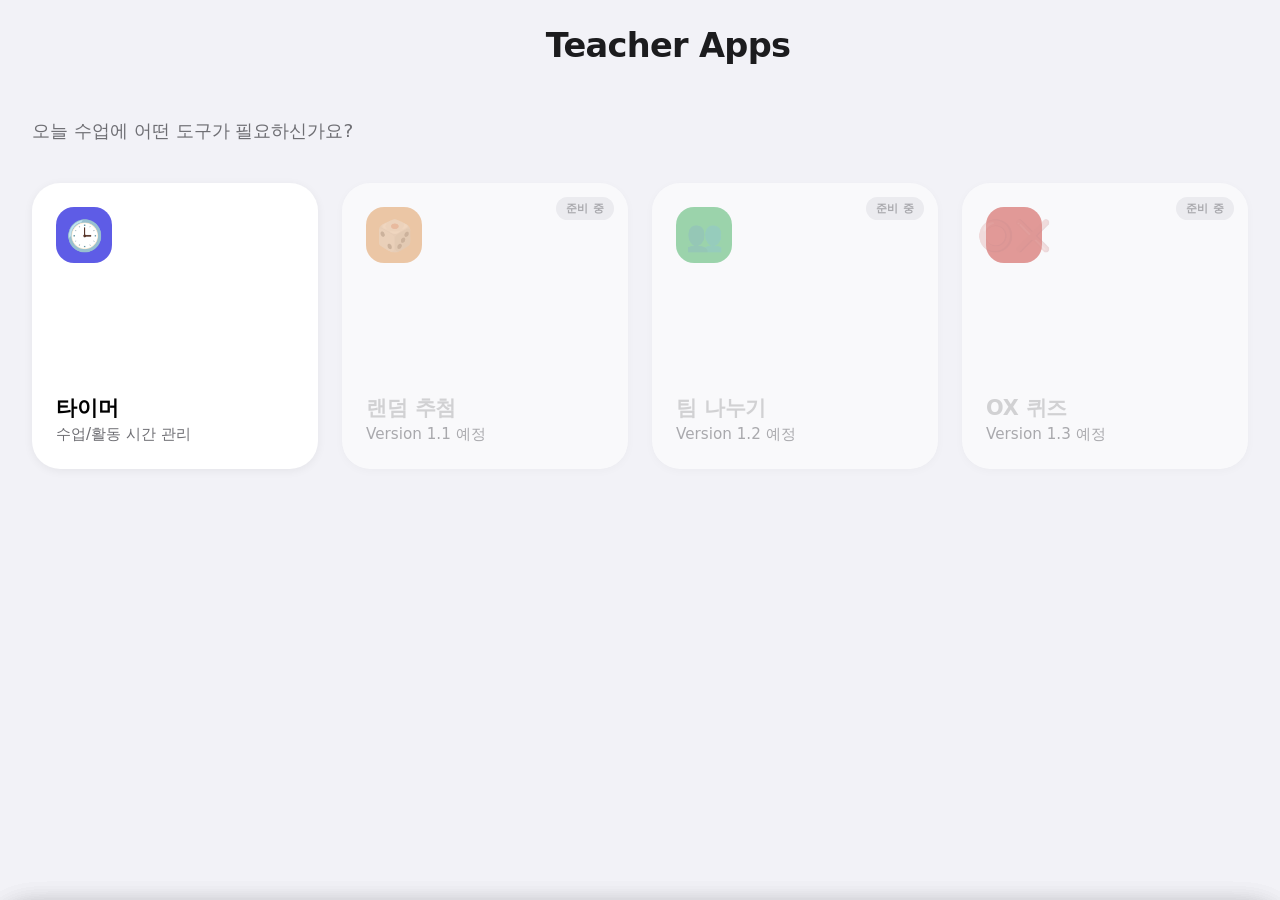
==== index.html @ 3f802ee7 "Add files via upload" ====
<!DOCTYPE html>
<html lang="ko">
<head>
  <meta charset="UTF-8" />
  <meta name="viewport" content="width=device-width, initial-scale=1, viewport-fit=cover, user-scalable=no" />
  <title>Teacher Apps</title>

  <!-- ===== PWA 필수 메타 ===== -->
  <meta name="theme-color" content="#5E5CE6" />
  <link rel="manifest" href="./manifest.json" />

  <!-- iOS 홈 화면 추가 대응 -->
  <meta name="apple-mobile-web-app-capable" content="yes" />
  <meta name="apple-mobile-web-app-status-bar-style" content="black-translucent" />
  <meta name="apple-mobile-web-app-title" content="Teacher Apps" />
  <link rel="apple-touch-icon" href="./icons/icon-192.png" />

  <!-- ===== 스타일시트 (역할별 분리) ===== -->
  <link rel="stylesheet" href="./css/variables.css" />
  <link rel="stylesheet" href="./css/reset.css" />
  <link rel="stylesheet" href="./css/layout.css" />
  <link rel="stylesheet" href="./css/home.css" />
  <link rel="stylesheet" href="./css/timer.css" />
  <link rel="stylesheet" href="./css/settings.css" />
</head>
<body>

  <div id="app">
    <!-- ============ 공통 상단 헤더 ============ -->
    <header class="app-header">
      <button id="header-back" class="app-header__back" style="visibility:hidden">
        <svg viewBox="0 0 24 24" fill="none"><path d="M15 6l-6 6 6 6" stroke="currentColor" stroke-width="2.4" stroke-linecap="round" stroke-linejoin="round"/></svg>
        홈
      </button>
      <h1 id="header-title" class="app-header__title">Teacher Apps</h1>
      <div id="header-action-slot"></div>
    </header>

    <!-- ============ Home 화면 ============ -->
    <section class="view home is-active" data-view="home">
      <div class="home__greeting">
        <p class="home__greeting-sub">오늘 수업에 어떤 도구가 필요하신가요?</p>
      </div>
      <div id="home-grid" class="feature-grid"></div>
    </section>

    <!-- ============ Timer 화면 ============ -->
    <section class="view timer" data-view="timer" id="view-timer">
      <p class="timer-preset-label">설정 : <strong>-</strong></p>

      <div class="timer-ring-wrap">
        <div class="timer-ring">
          <svg viewBox="0 0 260 260">
            <circle class="timer-ring__track" cx="130" cy="130" r="120" />
            <circle class="timer-ring__progress" cx="130" cy="130" r="120" />
          </svg>
          <div class="timer-ring__center">
            <span class="timer-ring__time">00:00</span>
            <span class="timer-ring__state">준비</span>
          </div>
        </div>
      </div>

      <div class="timer-controls">
        <button class="btn--icon is-secondary" data-action="reset" aria-label="리셋">
          <svg viewBox="0 0 24 24" fill="none"><path d="M4 4v5h5" stroke="currentColor" stroke-width="2.2" stroke-linecap="round" stroke-linejoin="round"/><path d="M4.5 12a7.5 7.5 0 1 0 2.2-5.3L4 9" stroke="currentColor" stroke-width="2.2" stroke-linecap="round" stroke-linejoin="round"/></svg>
        </button>
        <button class="btn--icon is-main" data-action="toggle" aria-label="시작/일시정지">
          <span data-icon></span>
        </button>
        <button class="btn--icon is-secondary" data-action="edit-time" aria-label="시간 설정">
          <svg viewBox="0 0 24 24" fill="none"><circle cx="12" cy="12" r="9" stroke="currentColor" stroke-width="2.2"/><path d="M12 7v5l3.5 2" stroke="currentColor" stroke-width="2.2" stroke-linecap="round" stroke-linejoin="round"/></svg>
        </button>
      </div>

      <div class="favorites">
        <div class="favorites__header">
          <span class="favorites__title">즐겨찾기</span>
          <button class="favorites__edit" data-action="edit-favorites">편집</button>
        </div>
        <div class="favorites__list"></div>
      </div>
    </section>

    <!-- 향후 기능 화면은 여기에 <section class="view" data-view="..."> 형태로 추가 -->
  </div>

  <!-- ============ 공통 Sheet Overlay ============ -->
  <div id="sheet-overlay" class="sheet-overlay"></div>

  <!-- ============ 시간 설정 Sheet ============ -->
  <div id="time-sheet" class="sheet">
    <div class="sheet__grabber"></div>
    <div class="sheet__header">
      <span></span>
      <span id="time-sheet-title" class="sheet__title">시간 설정</span>
      <button id="time-sheet-close" class="sheet__done">닫기</button>
    </div>
    <div class="sheet__body">
      <div class="time-picker">
        <div class="time-picker__col">
          <button class="time-picker__stepper" data-step="-5">−5</button>
        </div>
        <div class="time-picker__col">
          <span id="time-picker-value" class="time-picker__value">5분</span>
          <span class="time-picker__caption">1 ~ 120분</span>
        </div>
        <div class="time-picker__col">
          <button class="time-picker__stepper" data-step="5">+5</button>
        </div>
      </div>
      <div class="time-picker" style="padding-top:0">
        <button class="time-picker__stepper" data-step="-1" style="width:44px;height:44px;font-size:1.2rem;">−1</button>
        <button class="time-picker__stepper" data-step="1" style="width:44px;height:44px;font-size:1.2rem;">+1</button>
      </div>
      <button id="time-sheet-confirm" class="btn btn--primary" style="width:100%; margin-top: 8px;">확인</button>
    </div>
  </div>

  <!-- ============ 즐겨찾기 편집 Sheet ============ -->
  <div id="fav-edit-sheet" class="sheet">
    <div class="sheet__grabber"></div>
    <div class="sheet__header">
      <span></span>
      <span class="sheet__title">즐겨찾기 편집</span>
      <button id="fav-edit-close" class="sheet__done">닫기</button>
    </div>
    <div class="sheet__body">
      <div id="fav-edit-list"></div>
    </div>
  </div>

  <!-- ============ 타이머 설정 Sheet ============ -->
  <div id="settings-sheet" class="sheet">
    <div class="sheet__grabber"></div>
    <div class="sheet__header">
      <span></span>
      <span class="sheet__title">타이머 설정</span>
      <button id="settings-sheet-close" class="sheet__done">닫기</button>
    </div>
    <div class="sheet__body">
      <div class="settings-section">
        <div class="settings-section__title">타이머 색상</div>
        <div id="color-swatches" class="swatch-row"></div>
      </div>

      <div class="settings-section">
        <div class="settings-section__title">배경색</div>
        <div id="bg-swatches" class="swatch-row"></div>
      </div>

      <div class="settings-section">
        <div class="settings-section__title">종료 사운드</div>
        <div id="sound-options"></div>
      </div>

      <div class="settings-section">
        <div class="setting-row">
          <span class="setting-row__label">애니메이션 (종료 임박 깜빡임)</span>
          <button id="toggle-animation" class="switch"></button>
        </div>
        <div class="setting-row">
          <span class="setting-row__label">다크 모드</span>
          <button id="toggle-darkmode" class="switch"></button>
        </div>
      </div>
    </div>
  </div>

  <!-- ============ 스크립트 (역할별 분리, 의존성 순서 유지) ============ -->
  <script src="./js/storage.js"></script>
  <script src="./js/icons.js"></script>
  <script src="./js/sounds.js"></script>
  <script src="./js/home.js"></script>
  <script src="./js/timer.js"></script>
  <script src="./js/app.js"></script>
</body>
</html>
---- css/variables.css ----
/* ============================================================
   variables.css
   Teacher Apps 디자인 토큰 (Design Tokens)
   ------------------------------------------------------------
   Apple Human Interface Guidelines의 색상 체계를 참고하되,
   Teacher Apps만의 정체성을 위해 Indigo(주 강조색)와
   Coral(타이머 포인트색)을 조합했습니다.

   ⚠️ 앞으로 기능이 추가되어도 색상/여백/폰트 값은
   이 파일 하나만 고치면 전체 앱에 반영됩니다.
   ============================================================ */

:root {
  /* ---------- 1. 브랜드 컬러 (Light Mode) ---------- */
  --color-accent: #5E5CE6;        /* Teacher Apps 메인 색상 (Indigo) */
  --color-accent-strong: #4A48C4; /* 강조색 눌림/hover */
  --color-timer: #FF9F43;         /* 타이머 진행 링 색상 (Coral) */
  --color-timer-warn: #FF453A;    /* 타이머 종료 임박 경고색 */
  --color-success: #34C759;       /* 완료/성공 */

  /* ---------- 2. 시스템 배경/표면 ---------- */
  --bg-primary: #F2F2F7;          /* 전체 배경 (iOS systemGroupedBackground) */
  --bg-elevated: #FFFFFF;         /* 카드/시트 표면 */
  --bg-secondary: #E5E5EA;        /* 보조 배경, 비활성 카드 */

  /* ---------- 3. 텍스트 컬러 ---------- */
  --text-primary: #1C1C1E;
  --text-secondary: #6E6E73;
  --text-tertiary: #AEAEB2;
  --text-on-accent: #FFFFFF;

  /* ---------- 4. 구분선 / 그림자 ---------- */
  --separator: rgba(60, 60, 67, 0.12);
  --shadow-card: 0 2px 10px rgba(0, 0, 0, 0.06);
  --shadow-elevated: 0 8px 30px rgba(0, 0, 0, 0.12);

  /* ---------- 5. 타이포그래피 ---------- */
  --font-family: -apple-system, BlinkMacSystemFont, "SF Pro Display",
    "SF Pro Text", "Apple SD Gothic Neo", "Pretendard Variable", Pretendard,
    system-ui, sans-serif;

  /* 프로젝터/전자칠판에서도 잘 보이도록 전반적으로 큰 폰트 크기 */
  --font-size-display: clamp(4.5rem, 14vw, 9rem);   /* 타이머 큰 숫자 */
  --font-size-title1: 2.1rem;
  --font-size-title2: 1.6rem;
  --font-size-body: 1.15rem;
  --font-size-caption: 0.95rem;

  /* ---------- 6. 레이아웃 / 간격 ---------- */
  --radius-large: 28px;
  --radius-medium: 20px;
  --radius-small: 14px;
  --spacing-1: 8px;
  --spacing-2: 16px;
  --spacing-3: 24px;
  --spacing-4: 32px;
  --spacing-5: 48px;

  /* ---------- 7. 애니메이션 ---------- */
  --ease-standard: cubic-bezier(0.4, 0.0, 0.2, 1);
  --duration-fast: 180ms;
  --duration-medium: 320ms;
}

/* ---------- Dark Mode ---------- */
:root[data-theme="dark"] {
  --bg-primary: #000000;
  --bg-elevated: #1C1C1E;
  --bg-secondary: #2C2C2E;

  --text-primary: #F2F2F7;
  --text-secondary: #98989D;
  --text-tertiary: #636366;

  --separator: rgba(84, 84, 88, 0.6);
  --shadow-card: 0 2px 10px rgba(0, 0, 0, 0.4);
  --shadow-elevated: 0 8px 30px rgba(0, 0, 0, 0.55);
}

/* 시스템 다크모드를 따르는 경우 (사용자가 별도로 설정하지 않았을 때) */
@media (prefers-color-scheme: dark) {
  :root[data-theme="auto"] {
    --bg-primary: #000000;
    --bg-elevated: #1C1C1E;
    --bg-secondary: #2C2C2E;

    --text-primary: #F2F2F7;
    --text-secondary: #98989D;
    --text-tertiary: #636366;

    --separator: rgba(84, 84, 88, 0.6);
    --shadow-card: 0 2px 10px rgba(0, 0, 0, 0.4);
    --shadow-elevated: 0 8px 30px rgba(0, 0, 0, 0.55);
  }
}
---- css/layout.css ----
/* ============================================================
   layout.css
   앱 셸(App Shell) 레이아웃
   ------------------------------------------------------------
   Teacher Apps는 여러 기능(Home, Timer, ...)이 하나의 앱 안에서
   전환되는 SPA(Single Page App) 구조입니다.
   각 기능 화면은 <section class="view" data-view="...">로 정의되고
   app.js가 하나만 보이도록 전환합니다.
   ============================================================ */

#app {
  height: 100dvh;
  width: 100%;
  display: flex;
  flex-direction: column;
  padding-top: env(safe-area-inset-top);
  padding-bottom: env(safe-area-inset-bottom);
}

/* ---------- 상단 헤더 ---------- */
.app-header {
  display: flex;
  align-items: center;
  justify-content: space-between;
  padding: var(--spacing-3) var(--spacing-4) var(--spacing-2);
  flex-shrink: 0;
}

.app-header__title {
  font-size: var(--font-size-title1);
  font-weight: 700;
  letter-spacing: -0.02em;
}

.app-header__back {
  display: flex;
  align-items: center;
  gap: 4px;
  font-size: var(--font-size-body);
  font-weight: 600;
  color: var(--color-accent);
  padding: var(--spacing-1) var(--spacing-1) var(--spacing-1) 0;
}

.app-header__back svg {
  width: 26px;
  height: 26px;
}

.app-header__icon-btn {
  width: 44px;
  height: 44px;
  border-radius: 50%;
  display: flex;
  align-items: center;
  justify-content: center;
  background: var(--bg-elevated);
  box-shadow: var(--shadow-card);
  color: var(--text-primary);
}

.app-header__icon-btn svg {
  width: 22px;
  height: 22px;
}

/* ---------- 뷰(화면) 전환 ---------- */
.view {
  flex: 1;
  min-height: 0;
  display: none;
  flex-direction: column;
  overflow-y: auto;
  animation: view-in var(--duration-medium) var(--ease-standard);
}

.view.is-active {
  display: flex;
}

@keyframes view-in {
  from { opacity: 0; transform: translateY(8px); }
  to { opacity: 1; transform: translateY(0); }
}

/* ---------- 공통 카드 ---------- */
.card {
  background: var(--bg-elevated);
  border-radius: var(--radius-medium);
  box-shadow: var(--shadow-card);
}

/* ---------- 공통 Primary / Secondary 버튼 ---------- */
.btn {
  font-size: var(--font-size-body);
  font-weight: 600;
  padding: 16px 28px;
  border-radius: var(--radius-small);
  transition: transform var(--duration-fast) var(--ease-standard),
    opacity var(--duration-fast) var(--ease-standard);
  min-height: 56px; /* 원거리 조작을 위한 큰 터치 영역 */
}

.btn:active {
  transform: scale(0.96);
  opacity: 0.85;
}

.btn--primary {
  background: var(--color-accent);
  color: var(--text-on-accent);
}

.btn--secondary {
  background: var(--bg-secondary);
  color: var(--text-primary);
}

.btn--danger {
  background: transparent;
  color: var(--color-timer-warn);
}

.btn--icon {
  width: 64px;
  height: 64px;
  border-radius: 50%;
  display: flex;
  align-items: center;
  justify-content: center;
  min-height: 0;
}

.btn--icon svg {
  width: 28px;
  height: 28px;
}

/* ---------- Bottom Sheet (설정, 즐겨찾기 편집 등 공통 사용) ---------- */
.sheet-overlay {
  position: fixed;
  inset: 0;
  background: rgba(0, 0, 0, 0.35);
  z-index: 50;
  opacity: 0;
  pointer-events: none;
  transition: opacity var(--duration-medium) var(--ease-standard);
}

.sheet-overlay.is-open {
  opacity: 1;
  pointer-events: auto;
}

.sheet {
  position: fixed;
  left: 0;
  right: 0;
  bottom: 0;
  background: var(--bg-elevated);
  border-radius: var(--radius-large) var(--radius-large) 0 0;
  box-shadow: var(--shadow-elevated);
  z-index: 51;
  max-height: 82vh;
  display: flex;
  flex-direction: column;
  transform: translateY(100%);
  transition: transform var(--duration-medium) var(--ease-standard);
  padding-bottom: env(safe-area-inset-bottom);
}

.sheet.is-open {
  transform: translateY(0);
}

.sheet__grabber {
  width: 44px;
  height: 5px;
  border-radius: 3px;
  background: var(--bg-secondary);
  margin: 12px auto 4px;
  flex-shrink: 0;
}

.sheet__header {
  display: flex;
  align-items: center;
  justify-content: space-between;
  padding: var(--spacing-2) var(--spacing-3);
  flex-shrink: 0;
  border-bottom: 1px solid var(--separator);
}

.sheet__title {
  font-size: var(--font-size-title2);
  font-weight: 700;
}

.sheet__done {
  color: var(--color-accent);
  font-weight: 700;
  font-size: var(--font-size-body);
}

.sheet__body {
  padding: var(--spacing-2) var(--spacing-3) var(--spacing-4);
  overflow-y: auto;
}

/* ---------- 설정 목록형 Row (iOS Settings 스타일) ---------- */
.setting-row {
  display: flex;
  align-items: center;
  justify-content: space-between;
  padding: var(--spacing-2) var(--spacing-1);
  border-bottom: 1px solid var(--separator);
  font-size: var(--font-size-body);
}

.setting-row:last-child {
  border-bottom: none;
}

.setting-row__label {
  font-weight: 500;
}

/* ---------- Toggle Switch ---------- */
.switch {
  position: relative;
  width: 51px;
  height: 31px;
  border-radius: 999px;
  background: var(--bg-secondary);
  transition: background var(--duration-fast) var(--ease-standard);
  flex-shrink: 0;
}

.switch::after {
  content: "";
  position: absolute;
  top: 2px;
  left: 2px;
  width: 27px;
  height: 27px;
  border-radius: 50%;
  background: #fff;
  box-shadow: 0 2px 4px rgba(0,0,0,0.2);
  transition: transform var(--duration-fast) var(--ease-standard);
}

.switch.is-on {
  background: var(--color-success);
}

.switch.is-on::after {
  transform: translateX(20px);
}

/* ---------- Color Swatch 선택 ---------- */
.swatch-row {
  display: flex;
  gap: var(--spacing-2);
  flex-wrap: wrap;
  padding: var(--spacing-2) var(--spacing-1);
}

.swatch {
  width: 40px;
  height: 40px;
  border-radius: 50%;
  border: 3px solid transparent;
  transition: transform var(--duration-fast) var(--ease-standard);
}

.swatch.is-selected {
  border-color: var(--text-primary);
  transform: scale(1.08);
}

/* ---------- 반응형 (iPhone 세로 등 좁은 화면) ---------- */
@media (max-width: 430px) {
  .app-header {
    padding: var(--spacing-2) var(--spacing-2) var(--spacing-1);
  }
}
---- css/home.css ----
/* ============================================================
   home.css
   Home 화면: 기능 선택 카드 그리드
   ------------------------------------------------------------
   새 기능이 추가될 때마다 이 그리드에 카드 하나만 추가하면 됩니다.
   (js/home.js의 FEATURES 배열 참고)
   ============================================================ */

.home {
  padding: var(--spacing-2) var(--spacing-4) var(--spacing-5);
  gap: var(--spacing-4);
}

.home__greeting {
  padding: var(--spacing-2) 0 var(--spacing-1);
}

.home__greeting-title {
  font-size: var(--font-size-display-small, 2.4rem);
  font-weight: 800;
  letter-spacing: -0.02em;
}

.home__greeting-sub {
  color: var(--text-secondary);
  font-size: var(--font-size-body);
  margin-top: 4px;
}

.feature-grid {
  display: grid;
  grid-template-columns: repeat(2, 1fr);
  gap: var(--spacing-3);
}

@media (min-width: 700px) {
  .feature-grid {
    grid-template-columns: repeat(3, 1fr);
  }
}

@media (min-width: 1100px) {
  .feature-grid {
    grid-template-columns: repeat(4, 1fr);
  }
}

.feature-card {
  position: relative;
  aspect-ratio: 1 / 1;
  border-radius: var(--radius-large);
  padding: var(--spacing-3);
  display: flex;
  flex-direction: column;
  justify-content: space-between;
  background: var(--bg-elevated);
  box-shadow: var(--shadow-card);
  transition: transform var(--duration-fast) var(--ease-standard),
    box-shadow var(--duration-fast) var(--ease-standard);
  text-align: left;
  overflow: hidden;
}

.feature-card:active {
  transform: scale(0.97);
}

.feature-card__icon {
  width: 56px;
  height: 56px;
  border-radius: 18px;
  display: flex;
  align-items: center;
  justify-content: center;
  font-size: 30px;
  background: var(--feature-color, var(--color-accent));
}

.feature-card__label {
  font-size: 1.3rem;
  font-weight: 700;
  letter-spacing: -0.01em;
}

.feature-card__sub {
  font-size: var(--font-size-caption);
  color: var(--text-secondary);
  margin-top: 2px;
}

/* 아직 준비되지 않은 기능 카드 */
.feature-card.is-disabled {
  opacity: 0.55;
  filter: grayscale(0.3);
}

.feature-card.is-disabled:active {
  transform: none;
}

.feature-card__badge {
  position: absolute;
  top: 14px;
  right: 14px;
  font-size: 0.7rem;
  font-weight: 700;
  padding: 4px 10px;
  border-radius: 999px;
  background: var(--bg-secondary);
  color: var(--text-secondary);
  letter-spacing: 0.02em;
}
---- css/timer.css ----
/* ============================================================
   timer.css
   Timer 화면 스타일
   ------------------------------------------------------------
   - 큰 원형 Progress Ring (Apple Watch Activity Ring 참고)
   - 중앙 큰 숫자 (프로젝터/TV 원거리 시인성)
   - 즐겨찾기 시간 목록
   - 종료 1분 전 전체화면 서서히 깜빡임
   ============================================================ */

.timer {
  padding: 0 var(--spacing-3) var(--spacing-4);
  gap: var(--spacing-3);
  position: relative;
}

/* ---------- 원형 타이머 ---------- */
.timer-ring-wrap {
  flex: 1;
  display: flex;
  align-items: center;
  justify-content: center;
  min-height: 0;
  padding: var(--spacing-2) 0;
}

.timer-ring {
  position: relative;
  width: min(78vw, 62vh, 460px);
  aspect-ratio: 1 / 1;
}

.timer-ring svg {
  width: 100%;
  height: 100%;
  transform: rotate(-90deg);
}

.timer-ring__track {
  fill: none;
  stroke: var(--bg-secondary);
  stroke-width: 22;
}

.timer-ring__progress {
  fill: none;
  stroke: var(--color-timer);
  stroke-width: 22;
  stroke-linecap: round;
  transition: stroke-dashoffset 1s linear, stroke var(--duration-medium) var(--ease-standard);
}

.timer-ring__progress.is-warning {
  stroke: var(--color-timer-warn);
}

.timer-ring__center {
  position: absolute;
  inset: 0;
  display: flex;
  flex-direction: column;
  align-items: center;
  justify-content: center;
  gap: 6px;
  pointer-events: none;
}

.timer-ring__time {
  font-size: var(--font-size-display);
  font-weight: 700;
  letter-spacing: -0.02em;
  font-variant-numeric: tabular-nums;
  line-height: 1;
  color: var(--text-primary);
}

.timer-ring__state {
  font-size: var(--font-size-body);
  font-weight: 600;
  color: var(--text-secondary);
}

.timer-preset-label {
  text-align: center;
  color: var(--text-secondary);
  font-size: var(--font-size-body);
  font-weight: 500;
  flex-shrink: 0;
}

.timer-preset-label strong {
  color: var(--text-primary);
  font-weight: 700;
}

/* ---------- 컨트롤 버튼 ---------- */
.timer-controls {
  display: flex;
  align-items: center;
  justify-content: center;
  gap: var(--spacing-4);
  padding: var(--spacing-2) 0 var(--spacing-3);
  flex-shrink: 0;
}

.timer-controls .btn--icon.is-main {
  width: 84px;
  height: 84px;
  background: var(--color-accent);
  color: #fff;
}

.timer-controls .btn--icon.is-main svg {
  width: 34px;
  height: 34px;
}

.timer-controls .btn--icon.is-secondary {
  background: var(--bg-elevated);
  box-shadow: var(--shadow-card);
  color: var(--text-primary);
}

/* ---------- 즐겨찾기 ---------- */
.favorites {
  flex-shrink: 0;
  padding-top: var(--spacing-2);
}

.favorites__header {
  display: flex;
  align-items: center;
  justify-content: space-between;
  padding: 0 var(--spacing-1) var(--spacing-1);
}

.favorites__title {
  font-size: var(--font-size-caption);
  font-weight: 700;
  color: var(--text-secondary);
  text-transform: uppercase;
  letter-spacing: 0.04em;
}

.favorites__edit {
  font-size: var(--font-size-caption);
  font-weight: 700;
  color: var(--color-accent);
}

.favorites__list {
  display: flex;
  gap: var(--spacing-2);
  overflow-x: auto;
  padding: 4px var(--spacing-1) var(--spacing-1);
  scrollbar-width: none;
}

.favorites__list::-webkit-scrollbar {
  display: none;
}

.favorite-chip {
  flex-shrink: 0;
  min-width: 84px;
  padding: 14px 20px;
  border-radius: var(--radius-small);
  background: var(--bg-elevated);
  box-shadow: var(--shadow-card);
  font-size: 1.05rem;
  font-weight: 700;
  text-align: center;
  transition: transform var(--duration-fast) var(--ease-standard);
}

.favorite-chip:active {
  transform: scale(0.94);
}

.favorite-chip.is-active {
  background: var(--color-accent);
  color: #fff;
}

.favorite-chip--add {
  color: var(--color-accent);
  border: 2px dashed var(--separator);
  background: transparent;
  box-shadow: none;
}

/* ---------- 시간 설정 다이얼 (Sheet 내부) ---------- */
.time-picker {
  display: flex;
  align-items: center;
  justify-content: center;
  gap: var(--spacing-2);
  padding: var(--spacing-3) 0;
}

.time-picker__col {
  display: flex;
  flex-direction: column;
  align-items: center;
  gap: var(--spacing-2);
}

.time-picker__stepper {
  width: 56px;
  height: 56px;
  border-radius: 50%;
  background: var(--bg-secondary);
  display: flex;
  align-items: center;
  justify-content: center;
  font-size: 1.6rem;
  font-weight: 600;
  color: var(--text-primary);
}

.time-picker__value {
  font-size: 2.4rem;
  font-weight: 700;
  min-width: 90px;
  text-align: center;
  font-variant-numeric: tabular-nums;
}

.time-picker__caption {
  font-size: var(--font-size-caption);
  color: var(--text-secondary);
}

/* ---------- 즐겨찾기 편집 리스트 ---------- */
.fav-edit-row {
  display: flex;
  align-items: center;
  justify-content: space-between;
  padding: 14px var(--spacing-1);
  border-bottom: 1px solid var(--separator);
}

.fav-edit-row:last-child {
  border-bottom: none;
}

.fav-edit-row__label {
  font-size: 1.1rem;
  font-weight: 600;
}

.fav-edit-row__remove {
  color: var(--color-timer-warn);
  font-weight: 700;
  font-size: var(--font-size-caption);
  padding: 8px 14px;
}

/* ---------- 종료 임박 전체화면 깜빡임 ---------- */
.view.is-flashing {
  animation: flash-warning 1.6s var(--ease-standard) infinite;
}

@keyframes flash-warning {
  0%, 100% { background-color: var(--bg-primary); }
  50% { background-color: rgba(255, 69, 58, 0.18); }
}

@media (prefers-reduced-motion: reduce) {
  .view.is-flashing {
    animation: none;
  }
}

/* ---------- 완료 오버레이 ---------- */
.timer-done-badge {
  position: absolute;
  inset: 0;
  display: flex;
  align-items: center;
  justify-content: center;
  pointer-events: none;
}
---- css/settings.css ----
/* ============================================================
   settings.css
   설정 시트 전용 스타일 (사운드 선택, 섹션 구분 등)
   공통 폼 요소(.setting-row, .switch, .swatch)는 layout.css 참고
   ============================================================ */

.settings-section {
  margin-bottom: var(--spacing-3);
}

.settings-section__title {
  font-size: var(--font-size-caption);
  font-weight: 700;
  color: var(--text-secondary);
  text-transform: uppercase;
  letter-spacing: 0.04em;
  padding: 0 var(--spacing-1);
  margin-bottom: 6px;
}

.sound-option {
  display: flex;
  align-items: center;
  justify-content: space-between;
  padding: 14px var(--spacing-1);
  border-bottom: 1px solid var(--separator);
  font-size: var(--font-size-body);
  font-weight: 500;
}

.sound-option:last-child {
  border-bottom: none;
}

.sound-option__check {
  width: 24px;
  height: 24px;
  color: var(--color-accent);
  visibility: hidden;
}

.sound-option.is-selected .sound-option__check {
  visibility: visible;
}

.sound-option__preview {
  display: flex;
  align-items: center;
  gap: var(--spacing-2);
}
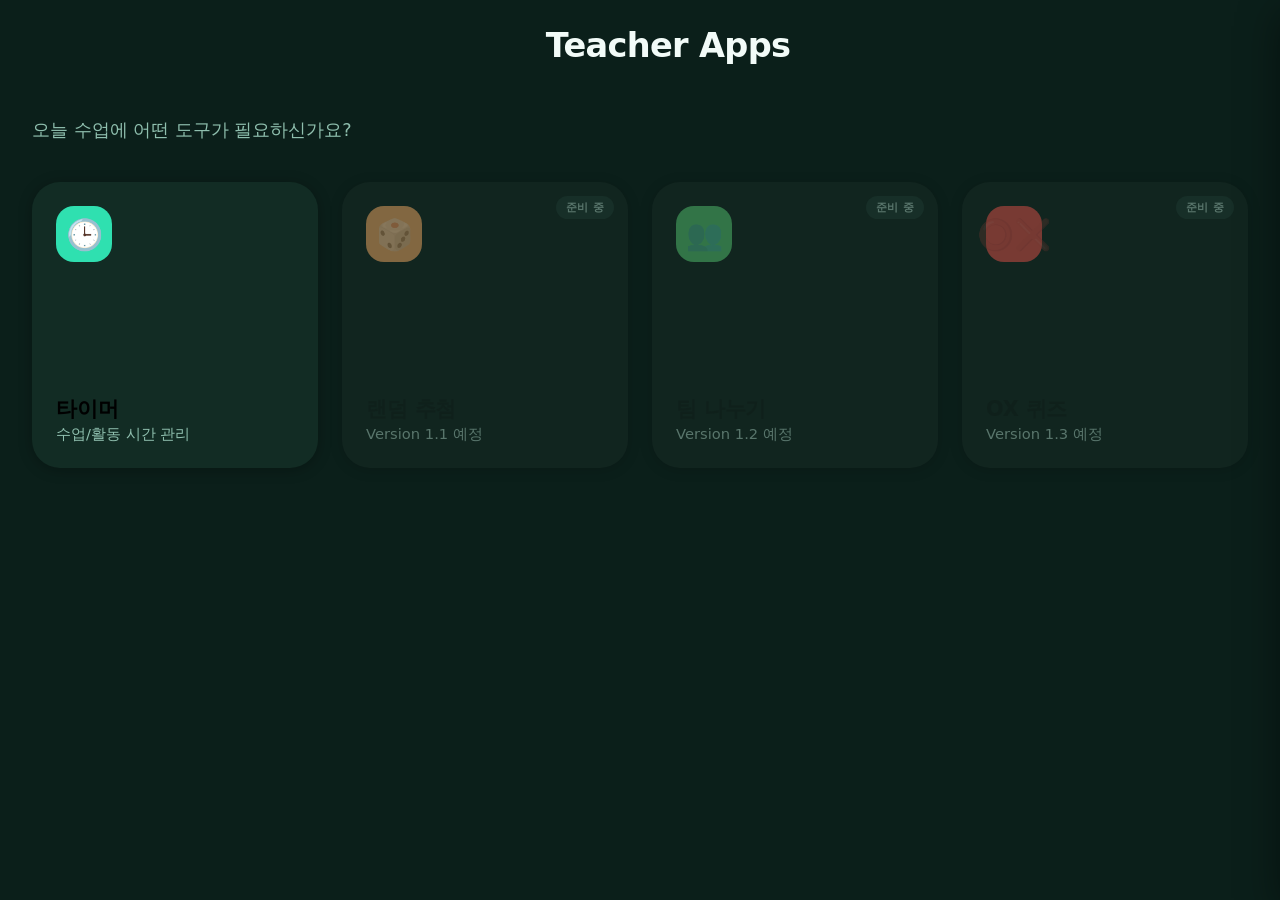
==== commit 994dbbfa: "Add files via upload" ====
--- a/index.html
+++ b/index.html
@@ -6,7 +6,7 @@
   <title>Teacher Apps</title>
 
   <!-- ===== PWA 필수 메타 ===== -->
-  <meta name="theme-color" content="#5E5CE6" />
+  <meta name="theme-color" content="#0B1F1A" />
   <link rel="manifest" href="./manifest.json" />
 
   <!-- iOS 홈 화면 추가 대응 -->
@@ -18,10 +18,18 @@
   <!-- ===== 스타일시트 (역할별 분리) ===== -->
   <link rel="stylesheet" href="./css/variables.css" />
   <link rel="stylesheet" href="./css/reset.css" />
+  <link rel="stylesheet" href="./css/components.css" />
   <link rel="stylesheet" href="./css/layout.css" />
   <link rel="stylesheet" href="./css/home.css" />
   <link rel="stylesheet" href="./css/timer.css" />
-  <link rel="stylesheet" href="./css/settings.css" />
+  <link rel="stylesheet" href="./css/settings-panel.css" />
+
+  <!-- ===== 테마 부트스트랩 (깜빡임 방지) =====
+       storage.js / theme.js는 defer 없이, 가장 먼저 로드합니다.
+       그래야 body가 그려지기 전에 저장된 테마 색상을 적용할 수 있습니다.
+       (자세한 이유는 js/theme.js 상단 주석 참고) -->
+  <script src="./js/storage.js"></script>
+  <script src="./js/theme.js"></script>
 </head>
 <body>
 
@@ -46,129 +54,106 @@
 
     <!-- ============ Timer 화면 ============ -->
     <section class="view timer" data-view="timer" id="view-timer">
-      <p class="timer-preset-label">설정 : <strong>-</strong></p>
+      <p class="timer-preset-label" id="timer-preset-label"></p>
 
-      <div class="timer-ring-wrap">
-        <div class="timer-ring">
-          <svg viewBox="0 0 260 260">
-            <circle class="timer-ring__track" cx="130" cy="130" r="120" />
-            <circle class="timer-ring__progress" cx="130" cy="130" r="120" />
+      <div class="timer-dial-wrap">
+        <div class="timer-dial" id="timer-dial">
+          <svg viewBox="0 0 300 300">
+            <circle class="timer-dial__track" cx="150" cy="150" r="116" />
+            <path class="timer-dial__progress" id="timer-progress-path" d="" />
+            <circle class="timer-dial__knob" id="timer-knob" r="15" cx="150" cy="34" />
+            <g class="timer-dial__ticks" id="timer-ticks"></g>
           </svg>
-          <div class="timer-ring__center">
-            <span class="timer-ring__time">00:00</span>
-            <span class="timer-ring__state">준비</span>
+          <div class="timer-dial__center">
+            <span class="timer-dial__time" id="timer-time">00:00</span>
+            <span class="timer-dial__state" id="timer-state">준비</span>
+            <p class="timer-dial__finished-text">시간이<br />종료되었습니다</p>
           </div>
         </div>
       </div>
 
+      <p class="timer-drag-hint" id="timer-hint"></p>
+
+      <div class="timer-fine-adjust">
+        <button class="timer-fine-adjust__btn" data-adjust="-60">−1분</button>
+        <button class="timer-fine-adjust__btn" data-adjust="-10">−10초</button>
+        <button class="timer-fine-adjust__btn" data-adjust="10">+10초</button>
+        <button class="timer-fine-adjust__btn" data-adjust="60">+1분</button>
+      </div>
+
       <div class="timer-controls">
-        <button class="btn--icon is-secondary" data-action="reset" aria-label="리셋">
-          <svg viewBox="0 0 24 24" fill="none"><path d="M4 4v5h5" stroke="currentColor" stroke-width="2.2" stroke-linecap="round" stroke-linejoin="round"/><path d="M4.5 12a7.5 7.5 0 1 0 2.2-5.3L4 9" stroke="currentColor" stroke-width="2.2" stroke-linecap="round" stroke-linejoin="round"/></svg>
-        </button>
-        <button class="btn--icon is-main" data-action="toggle" aria-label="시작/일시정지">
-          <span data-icon></span>
-        </button>
-        <button class="btn--icon is-secondary" data-action="edit-time" aria-label="시간 설정">
-          <svg viewBox="0 0 24 24" fill="none"><circle cx="12" cy="12" r="9" stroke="currentColor" stroke-width="2.2"/><path d="M12 7v5l3.5 2" stroke="currentColor" stroke-width="2.2" stroke-linecap="round" stroke-linejoin="round"/></svg>
-        </button>
+        <button class="btn btn--secondary" id="timer-reset-btn">리셋</button>
+        <button class="btn btn--primary" id="timer-primary-btn">시작</button>
+        <button class="btn btn--primary" id="timer-confirm-btn" hidden>확인</button>
       </div>
 
       <div class="favorites">
         <div class="favorites__header">
           <span class="favorites__title">즐겨찾기</span>
-          <button class="favorites__edit" data-action="edit-favorites">편집</button>
         </div>
-        <div class="favorites__list"></div>
+        <div class="favorites__list" id="favorites-list"></div>
       </div>
     </section>
 
     <!-- 향후 기능 화면은 여기에 <section class="view" data-view="..."> 형태로 추가 -->
   </div>
 
-  <!-- ============ 공통 Sheet Overlay ============ -->
-  <div id="sheet-overlay" class="sheet-overlay"></div>
+  <!-- ============ 설정 Side Panel (오른쪽에서 슬라이드) ============ -->
+  <div id="settings-overlay" class="side-overlay"></div>
+  <aside id="settings-panel" class="side-panel">
+    <div class="side-panel__header">
+      <span class="side-panel__title">설정</span>
+      <button id="settings-panel-close" class="side-panel__close" aria-label="닫기">
+        <svg viewBox="0 0 24 24" fill="none"><path d="M6 6l12 12M18 6L6 18" stroke="currentColor" stroke-width="2.4" stroke-linecap="round"/></svg>
+      </button>
+    </div>
+    <div class="side-panel__body">
 
-  <!-- ============ 시간 설정 Sheet ============ -->
-  <div id="time-sheet" class="sheet">
-    <div class="sheet__grabber"></div>
-    <div class="sheet__header">
-      <span></span>
-      <span id="time-sheet-title" class="sheet__title">시간 설정</span>
-      <button id="time-sheet-close" class="sheet__done">닫기</button>
+      <section class="settings-section">
+        <h3 class="settings-section__title">앱 테마</h3>
+        <div id="theme-grid" class="theme-grid"></div>
+      </section>
+
+      <section class="settings-section">
+        <h3 class="settings-section__title">효과음</h3>
+        <select id="sound-select" class="field"></select>
+        <div class="volume-row">
+          <span class="volume-row__label">볼륨</span>
+          <input id="volume-range" type="range" min="0" max="100" value="70" />
+        </div>
+        <button id="sound-preview" class="btn btn--secondary btn--block btn--sm" style="margin-top:10px;">🔊 미리듣기</button>
+      </section>
+
+      <section class="settings-section">
+        <h3 class="settings-section__title">즐겨찾기 관리</h3>
+        <div class="fav-add-form">
+          <input id="fav-name-input" type="text" placeholder="이름 (예: 모둠 토론)" class="field" maxlength="12" />
+          <div class="fav-add-form__time">
+            <input id="fav-min-input" type="number" min="0" max="60" value="5" class="field field--number" />
+            <span>분</span>
+            <input id="fav-sec-input" type="number" min="0" max="59" value="0" class="field field--number" />
+            <span>초</span>
+            <button id="fav-add-btn" class="btn btn--primary btn--sm" style="flex-shrink:0;">추가</button>
+          </div>
+        </div>
+        <div id="fav-manage-list" class="fav-manage-list"></div>
+      </section>
+
+      <section class="settings-section">
+        <h3 class="settings-section__title">옵션</h3>
+        <div class="setting-item">
+          <span class="setting-item__label">즐겨찾기 터치 시 바로 시작</span>
+          <label class="toggle-switch">
+            <input type="checkbox" id="toggle-tap-to-start" />
+            <span class="toggle-switch__track"></span>
+          </label>
+        </div>
+      </section>
+
     </div>
-    <div class="sheet__body">
-      <div class="time-picker">
-        <div class="time-picker__col">
-          <button class="time-picker__stepper" data-step="-5">−5</button>
-        </div>
-        <div class="time-picker__col">
-          <span id="time-picker-value" class="time-picker__value">5분</span>
-          <span class="time-picker__caption">1 ~ 120분</span>
-        </div>
-        <div class="time-picker__col">
-          <button class="time-picker__stepper" data-step="5">+5</button>
-        </div>
-      </div>
-      <div class="time-picker" style="padding-top:0">
-        <button class="time-picker__stepper" data-step="-1" style="width:44px;height:44px;font-size:1.2rem;">−1</button>
-        <button class="time-picker__stepper" data-step="1" style="width:44px;height:44px;font-size:1.2rem;">+1</button>
-      </div>
-      <button id="time-sheet-confirm" class="btn btn--primary" style="width:100%; margin-top: 8px;">확인</button>
-    </div>
-  </div>
-
-  <!-- ============ 즐겨찾기 편집 Sheet ============ -->
-  <div id="fav-edit-sheet" class="sheet">
-    <div class="sheet__grabber"></div>
-    <div class="sheet__header">
-      <span></span>
-      <span class="sheet__title">즐겨찾기 편집</span>
-      <button id="fav-edit-close" class="sheet__done">닫기</button>
-    </div>
-    <div class="sheet__body">
-      <div id="fav-edit-list"></div>
-    </div>
-  </div>
-
-  <!-- ============ 타이머 설정 Sheet ============ -->
-  <div id="settings-sheet" class="sheet">
-    <div class="sheet__grabber"></div>
-    <div class="sheet__header">
-      <span></span>
-      <span class="sheet__title">타이머 설정</span>
-      <button id="settings-sheet-close" class="sheet__done">닫기</button>
-    </div>
-    <div class="sheet__body">
-      <div class="settings-section">
-        <div class="settings-section__title">타이머 색상</div>
-        <div id="color-swatches" class="swatch-row"></div>
-      </div>
-
-      <div class="settings-section">
-        <div class="settings-section__title">배경색</div>
-        <div id="bg-swatches" class="swatch-row"></div>
-      </div>
-
-      <div class="settings-section">
-        <div class="settings-section__title">종료 사운드</div>
-        <div id="sound-options"></div>
-      </div>
-
-      <div class="settings-section">
-        <div class="setting-row">
-          <span class="setting-row__label">애니메이션 (종료 임박 깜빡임)</span>
-          <button id="toggle-animation" class="switch"></button>
-        </div>
-        <div class="setting-row">
-          <span class="setting-row__label">다크 모드</span>
-          <button id="toggle-darkmode" class="switch"></button>
-        </div>
-      </div>
-    </div>
-  </div>
+  </aside>
 
   <!-- ============ 스크립트 (역할별 분리, 의존성 순서 유지) ============ -->
-  <script src="./js/storage.js"></script>
   <script src="./js/icons.js"></script>
   <script src="./js/sounds.js"></script>
   <script src="./js/home.js"></script>
--- a/css/variables.css
+++ b/css/variables.css
@@ -2,94 +2,85 @@
    variables.css
    Teacher Apps 디자인 토큰 (Design Tokens)
    ------------------------------------------------------------
-   Apple Human Interface Guidelines의 색상 체계를 참고하되,
-   Teacher Apps만의 정체성을 위해 Indigo(주 강조색)와
-   Coral(타이머 포인트색)을 조합했습니다.
+   두 종류의 변수로 나뉩니다.
 
-   ⚠️ 앞으로 기능이 추가되어도 색상/여백/폰트 값은
-   이 파일 하나만 고치면 전체 앱에 반영됩니다.
+   1) "테마 색상" 변수 (--color-*, --bg-*, --text-*, --timer-*)
+      -> js/theme.js 가 앱 시작 시 LocalStorage에 저장된 테마에 맞춰
+         documentElement.style 에 직접 값을 주입합니다.
+         아래 :root 값은 JS가 아직 실행되기 전 "첫 페인트"에 쓰이는
+         기본값(Forest 테마)이며, 사실상 항상 JS가 곧바로 덮어씁니다.
+
+   2) "구조 토큰" (--radius-*, --spacing-*, --font-*, --duration-*)
+      -> 테마와 무관하게 항상 고정되는 값. 앱 전체의 여백/타이포/
+         라운드/애니메이션 리듬을 통일합니다.
+
+   ⭐ 새 테마를 추가하려면 js/theme.js의 THEMES 배열에 팔레트를
+      하나 추가하기만 하면 됩니다. 이 파일은 손댈 필요 없습니다.
    ============================================================ */
 
 :root {
-  /* ---------- 1. 브랜드 컬러 (Light Mode) ---------- */
-  --color-accent: #5E5CE6;        /* Teacher Apps 메인 색상 (Indigo) */
-  --color-accent-strong: #4A48C4; /* 강조색 눌림/hover */
-  --color-timer: #FF9F43;         /* 타이머 진행 링 색상 (Coral) */
-  --color-timer-warn: #FF453A;    /* 타이머 종료 임박 경고색 */
-  --color-success: #34C759;       /* 완료/성공 */
+  /* ---------- 테마 색상 (기본값 = Forest, JS가 즉시 덮어씀) ---------- */
+  --color-accent: #2FE0B0;
+  --color-accent-strong: #22B591;
+  --color-timer: #2FE0B0;         /* 원형 타이머 진행색 (테마 accent와 기본 연동) */
+  --color-timer-warn: #FF453A;    /* 종료 임박 경고색 (모든 테마 공통) */
+  --color-success: #34C759;
 
-  /* ---------- 2. 시스템 배경/표면 ---------- */
-  --bg-primary: #F2F2F7;          /* 전체 배경 (iOS systemGroupedBackground) */
-  --bg-elevated: #FFFFFF;         /* 카드/시트 표면 */
-  --bg-secondary: #E5E5EA;        /* 보조 배경, 비활성 카드 */
+  --bg-primary: #0B1F1A;
+  --bg-elevated: #122C24;
+  --bg-secondary: #1B3F34;
 
-  /* ---------- 3. 텍스트 컬러 ---------- */
-  --text-primary: #1C1C1E;
-  --text-secondary: #6E6E73;
-  --text-tertiary: #AEAEB2;
-  --text-on-accent: #FFFFFF;
+  --text-primary: #F2FBF8;
+  --text-secondary: #8FBFAE;
+  --text-tertiary: #5C8677;
+  --text-on-accent: #06231C;      /* 밝은 accent 위에 올라가는 텍스트 (테마별로 밝기가 달라 JS가 함께 조정) */
 
-  /* ---------- 4. 구분선 / 그림자 ---------- */
-  --separator: rgba(60, 60, 67, 0.12);
-  --shadow-card: 0 2px 10px rgba(0, 0, 0, 0.06);
-  --shadow-elevated: 0 8px 30px rgba(0, 0, 0, 0.12);
+  --separator: rgba(255, 255, 255, 0.08);
+  --shadow-card: 0 2px 14px rgba(0, 0, 0, 0.28);
+  --shadow-elevated: 0 12px 40px rgba(0, 0, 0, 0.45);
 
-  /* ---------- 5. 타이포그래피 ---------- */
+  --timer-surface: #0F241E;       /* 다이얼 뒤 카드 표면 */
+  --timer-track: #163A30;         /* 다이얼 트랙(미진행 구간) */
+  --timer-tick: #6FA891;          /* 다이얼 눈금 숫자 색 */
+
+  /* ---------- 타이포그래피 ---------- */
   --font-family: -apple-system, BlinkMacSystemFont, "SF Pro Display",
     "SF Pro Text", "Apple SD Gothic Neo", "Pretendard Variable", Pretendard,
     system-ui, sans-serif;
+  --font-mono: "SF Mono", ui-monospace, "Menlo", monospace;
 
-  /* 프로젝터/전자칠판에서도 잘 보이도록 전반적으로 큰 폰트 크기 */
-  --font-size-display: clamp(4.5rem, 14vw, 9rem);   /* 타이머 큰 숫자 */
+  /* 프로젝터/전자칠판 원거리 시인성을 위해 전반적으로 큰 폰트 */
+  --font-size-display: clamp(4.2rem, 13vw, 8.5rem);
   --font-size-title1: 2.1rem;
-  --font-size-title2: 1.6rem;
-  --font-size-body: 1.15rem;
-  --font-size-caption: 0.95rem;
+  --font-size-title2: 1.5rem;
+  --font-size-body: 1.1rem;
+  --font-size-caption: 0.92rem;
 
-  /* ---------- 6. 레이아웃 / 간격 ---------- */
+  /* ---------- 레이아웃 / 간격 ---------- */
   --radius-large: 28px;
   --radius-medium: 20px;
   --radius-small: 14px;
+  --radius-pill: 999px;
   --spacing-1: 8px;
   --spacing-2: 16px;
   --spacing-3: 24px;
   --spacing-4: 32px;
   --spacing-5: 48px;
 
-  /* ---------- 7. 애니메이션 ---------- */
+  /* ---------- 애니메이션 ----------
+     Apple 스타일: 부드럽고, 과하지 않고, ease 계열 중심 */
   --ease-standard: cubic-bezier(0.4, 0.0, 0.2, 1);
-  --duration-fast: 180ms;
-  --duration-medium: 320ms;
+  --ease-spring: cubic-bezier(0.32, 0.72, 0, 1);
+  --duration-fast: 160ms;
+  --duration-medium: 300ms;
+  --duration-slow: 500ms;
 }
 
-/* ---------- Dark Mode ---------- */
-:root[data-theme="dark"] {
-  --bg-primary: #000000;
-  --bg-elevated: #1C1C1E;
-  --bg-secondary: #2C2C2E;
-
-  --text-primary: #F2F2F7;
-  --text-secondary: #98989D;
-  --text-tertiary: #636366;
-
-  --separator: rgba(84, 84, 88, 0.6);
-  --shadow-card: 0 2px 10px rgba(0, 0, 0, 0.4);
-  --shadow-elevated: 0 8px 30px rgba(0, 0, 0, 0.55);
-}
-
-/* 시스템 다크모드를 따르는 경우 (사용자가 별도로 설정하지 않았을 때) */
-@media (prefers-color-scheme: dark) {
-  :root[data-theme="auto"] {
-    --bg-primary: #000000;
-    --bg-elevated: #1C1C1E;
-    --bg-secondary: #2C2C2E;
-
-    --text-primary: #F2F2F7;
-    --text-secondary: #98989D;
-    --text-tertiary: #636366;
-
-    --separator: rgba(84, 84, 88, 0.6);
-    --shadow-card: 0 2px 10px rgba(0, 0, 0, 0.4);
-    --shadow-elevated: 0 8px 30px rgba(0, 0, 0, 0.55);
+/* 모션 최소화 설정을 존중 */
+@media (prefers-reduced-motion: reduce) {
+  *, *::before, *::after {
+    animation-duration: 0.01ms !important;
+    animation-iteration-count: 1 !important;
+    transition-duration: 0.01ms !important;
   }
 }
--- a/css/components.css
+++ b/css/components.css
@@ -0,0 +1,437 @@
+/* ============================================================
+   components.css
+   Teacher Apps 공통 디자인 시스템 (Design System)
+   ------------------------------------------------------------
+   앞으로 Lucky Draw / Team Generator / OX Quiz 등 새 기능이
+   추가되어도 이 파일의 클래스만 재사용하면 Timer와 똑같은
+   "느낌"을 자동으로 갖게 됩니다. 기능별 CSS 파일에서는 여기 없는
+   레이아웃만 추가하고, 색/여백/버튼 같은 기본 요소는 항상 이
+   파일의 클래스를 사용해주세요.
+
+   포함된 컴포넌트
+     - Button (.btn)
+     - Card (.card)
+     - Chip (.chip)
+     - Toggle Switch (.toggle-switch)
+     - Input / Number Field (.field)
+     - Setting Item (.setting-item)
+     - Bottom Sheet (.sheet)
+     - Side Panel (.side-panel)
+     - Empty State (.empty-state)
+
+   Dialog / Modal / Toast는 아직 어떤 기능도 사용하지 않으므로
+   지금 미리 만들지 않았습니다. Lucky Draw 등에서 실제로 필요한
+   시점에 이 파일에 추가하는 것을 권장합니다 (안 쓰는 컴포넌트를
+   미리 만들면 오히려 유지보수 부담이 커집니다).
+   ============================================================ */
+
+/* ---------------------------------------------------------
+   Button
+   --------------------------------------------------------- */
+.btn {
+  font-family: inherit;
+  font-size: var(--font-size-body);
+  font-weight: 600;
+  border: none;
+  cursor: pointer;
+  display: inline-flex;
+  align-items: center;
+  justify-content: center;
+  gap: 8px;
+  padding: 16px 28px;
+  border-radius: var(--radius-pill);
+  min-height: 56px; /* 원거리 조작을 위한 큰 터치 영역 */
+  transition: transform var(--duration-fast) var(--ease-standard),
+    opacity var(--duration-fast) var(--ease-standard),
+    background var(--duration-medium) var(--ease-standard),
+    color var(--duration-medium) var(--ease-standard);
+  -webkit-tap-highlight-color: transparent;
+}
+
+.btn:active {
+  transform: scale(0.96);
+  opacity: 0.9;
+}
+
+.btn--primary {
+  background: var(--color-accent);
+  color: var(--text-on-accent);
+}
+
+.btn--secondary {
+  background: var(--bg-secondary);
+  color: var(--text-primary);
+}
+
+.btn--ghost {
+  background: transparent;
+  color: var(--text-secondary);
+}
+
+.btn--danger {
+  background: transparent;
+  color: var(--color-timer-warn);
+}
+
+.btn--block {
+  width: 100%;
+}
+
+.btn--sm {
+  padding: 10px 18px;
+  min-height: 40px;
+  font-size: var(--font-size-caption);
+}
+
+.btn--icon {
+  width: 60px;
+  height: 60px;
+  min-height: 0;
+  border-radius: 50%;
+  padding: 0;
+}
+
+.btn--icon svg {
+  width: 26px;
+  height: 26px;
+}
+
+.btn:disabled {
+  opacity: 0.35;
+  pointer-events: none;
+}
+
+/* ---------------------------------------------------------
+   Card
+   --------------------------------------------------------- */
+.card {
+  background: var(--bg-elevated);
+  border-radius: var(--radius-medium);
+  box-shadow: var(--shadow-card);
+}
+
+/* ---------------------------------------------------------
+   Chip (즐겨찾기 등에서 재사용)
+   --------------------------------------------------------- */
+.chip {
+  display: inline-flex;
+  flex-direction: column;
+  align-items: flex-start;
+  gap: 2px;
+  padding: 12px 20px;
+  border-radius: var(--radius-pill);
+  background: var(--bg-elevated);
+  box-shadow: var(--shadow-card);
+  border: 1px solid transparent;
+  transition: transform var(--duration-fast) var(--ease-standard),
+    background var(--duration-fast) var(--ease-standard);
+  -webkit-tap-highlight-color: transparent;
+}
+
+.chip:active {
+  transform: scale(0.95);
+}
+
+.chip--accent {
+  background: var(--color-accent);
+}
+
+/* ---------------------------------------------------------
+   Toggle Switch
+   --------------------------------------------------------- */
+.toggle-switch {
+  position: relative;
+  display: inline-block;
+  width: 51px;
+  height: 31px;
+  flex-shrink: 0;
+}
+
+.toggle-switch input {
+  position: absolute;
+  opacity: 0;
+  width: 100%;
+  height: 100%;
+  margin: 0;
+  cursor: pointer;
+}
+
+.toggle-switch__track {
+  position: absolute;
+  inset: 0;
+  border-radius: 999px;
+  background: var(--bg-secondary);
+  transition: background var(--duration-fast) var(--ease-standard);
+  pointer-events: none;
+}
+
+.toggle-switch__track::after {
+  content: "";
+  position: absolute;
+  top: 2px;
+  left: 2px;
+  width: 27px;
+  height: 27px;
+  border-radius: 50%;
+  background: #fff;
+  box-shadow: 0 2px 4px rgba(0, 0, 0, 0.3);
+  transition: transform var(--duration-fast) var(--ease-standard);
+}
+
+.toggle-switch input:checked + .toggle-switch__track {
+  background: var(--color-accent);
+}
+
+.toggle-switch input:checked + .toggle-switch__track::after {
+  transform: translateX(20px);
+}
+
+/* ---------------------------------------------------------
+   Input / Number Field
+   --------------------------------------------------------- */
+.field {
+  font-family: inherit;
+  font-size: var(--font-size-body);
+  color: var(--text-primary);
+  background: var(--bg-secondary);
+  border: 1px solid transparent;
+  border-radius: var(--radius-small);
+  padding: 14px 16px;
+  min-height: 52px;
+  transition: border-color var(--duration-fast) var(--ease-standard);
+}
+
+.field::placeholder {
+  color: var(--text-tertiary);
+}
+
+.field:focus {
+  outline: none;
+  border-color: var(--color-accent);
+}
+
+.field--number {
+  text-align: center;
+  font-variant-numeric: tabular-nums;
+}
+
+select.field {
+  appearance: none;
+  -webkit-appearance: none;
+  background-image: url("data:image/svg+xml,%3Csvg xmlns='http://www.w3.org/2000/svg' viewBox='0 0 24 24' fill='none' stroke='%238E8E93' stroke-width='2.4'%3E%3Cpath d='M6 9l6 6 6-6'/%3E%3C/svg%3E");
+  background-repeat: no-repeat;
+  background-position: right 14px center;
+  background-size: 18px;
+  padding-right: 40px;
+}
+
+/* ---------------------------------------------------------
+   Setting Item (설정 화면 Row)
+   --------------------------------------------------------- */
+.setting-item {
+  display: flex;
+  align-items: center;
+  justify-content: space-between;
+  gap: var(--spacing-2);
+  padding: var(--spacing-2) 2px;
+  border-bottom: 1px solid var(--separator);
+}
+
+.setting-item:last-child {
+  border-bottom: none;
+}
+
+.setting-item__label {
+  font-size: var(--font-size-body);
+  font-weight: 500;
+  color: var(--text-primary);
+}
+
+.setting-item__hint {
+  font-size: var(--font-size-caption);
+  color: var(--text-tertiary);
+  margin-top: 2px;
+}
+
+.settings-section {
+  margin-bottom: var(--spacing-4);
+}
+
+.settings-section__title {
+  font-size: var(--font-size-caption);
+  font-weight: 700;
+  color: var(--text-tertiary);
+  text-transform: uppercase;
+  letter-spacing: 0.05em;
+  padding: 0 2px;
+  margin-bottom: var(--spacing-1);
+}
+
+/* ---------------------------------------------------------
+   Bottom Sheet
+   --------------------------------------------------------- */
+.sheet-overlay {
+  position: fixed;
+  inset: 0;
+  background: rgba(0, 0, 0, 0.45);
+  z-index: 50;
+  opacity: 0;
+  pointer-events: none;
+  transition: opacity var(--duration-medium) var(--ease-standard);
+}
+
+.sheet-overlay.is-open {
+  opacity: 1;
+  pointer-events: auto;
+}
+
+.sheet {
+  position: fixed;
+  left: 0;
+  right: 0;
+  bottom: 0;
+  background: var(--bg-elevated);
+  border-radius: var(--radius-large) var(--radius-large) 0 0;
+  box-shadow: var(--shadow-elevated);
+  z-index: 51;
+  max-height: 82vh;
+  display: flex;
+  flex-direction: column;
+  transform: translateY(100%);
+  transition: transform var(--duration-medium) var(--ease-spring);
+  padding-bottom: env(safe-area-inset-bottom);
+}
+
+.sheet.is-open {
+  transform: translateY(0);
+}
+
+.sheet__grabber {
+  width: 44px;
+  height: 5px;
+  border-radius: 3px;
+  background: var(--bg-secondary);
+  margin: 12px auto 4px;
+  flex-shrink: 0;
+}
+
+.sheet__header {
+  display: flex;
+  align-items: center;
+  justify-content: space-between;
+  padding: var(--spacing-2) var(--spacing-3);
+  flex-shrink: 0;
+  border-bottom: 1px solid var(--separator);
+}
+
+.sheet__title {
+  font-size: var(--font-size-title2);
+  font-weight: 700;
+  color: var(--text-primary);
+}
+
+.sheet__done {
+  color: var(--color-accent);
+  font-weight: 700;
+  font-size: var(--font-size-body);
+}
+
+.sheet__body {
+  padding: var(--spacing-2) var(--spacing-3) var(--spacing-4);
+  overflow-y: auto;
+}
+
+/* ---------------------------------------------------------
+   Side Panel (설정 등 - 오른쪽에서 슬라이드)
+   --------------------------------------------------------- */
+.side-overlay {
+  position: fixed;
+  inset: 0;
+  background: rgba(0, 0, 0, 0.45);
+  z-index: 60;
+  opacity: 0;
+  pointer-events: none;
+  transition: opacity var(--duration-medium) var(--ease-standard);
+}
+
+.side-overlay.is-open {
+  opacity: 1;
+  pointer-events: auto;
+}
+
+.side-panel {
+  position: fixed;
+  top: 0;
+  right: 0;
+  bottom: 0;
+  width: min(420px, 92vw);
+  background: var(--bg-elevated);
+  box-shadow: var(--shadow-elevated);
+  z-index: 61;
+  display: flex;
+  flex-direction: column;
+  transform: translateX(100%);
+  transition: transform var(--duration-medium) var(--ease-spring);
+  padding-top: env(safe-area-inset-top);
+  padding-bottom: env(safe-area-inset-bottom);
+}
+
+.side-panel.is-open {
+  transform: translateX(0);
+}
+
+.side-panel__header {
+  display: flex;
+  align-items: center;
+  justify-content: space-between;
+  padding: var(--spacing-3) var(--spacing-3) var(--spacing-2);
+  flex-shrink: 0;
+  border-bottom: 1px solid var(--separator);
+}
+
+.side-panel__title {
+  font-size: var(--font-size-title2);
+  font-weight: 700;
+  color: var(--text-primary);
+}
+
+.side-panel__close {
+  width: 36px;
+  height: 36px;
+  border-radius: 50%;
+  display: flex;
+  align-items: center;
+  justify-content: center;
+  background: var(--bg-secondary);
+  color: var(--text-secondary);
+}
+
+.side-panel__close svg {
+  width: 18px;
+  height: 18px;
+}
+
+.side-panel__body {
+  padding: var(--spacing-3);
+  overflow-y: auto;
+  flex: 1;
+}
+
+/* ---------------------------------------------------------
+   Empty State
+   --------------------------------------------------------- */
+.empty-state {
+  color: var(--text-tertiary);
+  font-size: var(--font-size-caption);
+  padding: var(--spacing-2) 2px;
+  text-align: center;
+}
+
+/* ---------------------------------------------------------
+   반응형: 모바일에서는 Side Panel이 전체 폭
+   --------------------------------------------------------- */
+@media (max-width: 480px) {
+  .side-panel {
+    width: 100vw;
+  }
+}
--- a/css/layout.css
+++ b/css/layout.css
@@ -1,11 +1,11 @@
 /* ============================================================
    layout.css
-   앱 셸(App Shell) 레이아웃
+   앱 셸(App Shell) 레이아웃 전용
    ------------------------------------------------------------
-   Teacher Apps는 여러 기능(Home, Timer, ...)이 하나의 앱 안에서
-   전환되는 SPA(Single Page App) 구조입니다.
-   각 기능 화면은 <section class="view" data-view="...">로 정의되고
-   app.js가 하나만 보이도록 전환합니다.
+   버튼/카드/시트 같은 재사용 컴포넌트는 components.css로 옮겼습니다.
+   이 파일에는 "화면 골격"에 해당하는 것만 남아있습니다.
+     - 헤더
+     - 화면(view) 전환
    ============================================================ */
 
 #app {
@@ -15,6 +15,8 @@
   flex-direction: column;
   padding-top: env(safe-area-inset-top);
   padding-bottom: env(safe-area-inset-bottom);
+  background: var(--bg-primary);
+  transition: background var(--duration-medium) var(--ease-standard);
 }
 
 /* ---------- 상단 헤더 ---------- */
@@ -30,6 +32,10 @@
   font-size: var(--font-size-title1);
   font-weight: 700;
   letter-spacing: -0.02em;
+  color: var(--text-primary);
+  display: flex;
+  align-items: center;
+  gap: 8px;
 }
 
 .app-header__back {
@@ -57,6 +63,12 @@
   background: var(--bg-elevated);
   box-shadow: var(--shadow-card);
   color: var(--text-primary);
+  transition: background var(--duration-medium) var(--ease-standard),
+    transform var(--duration-fast) var(--ease-standard);
+}
+
+.app-header__icon-btn:active {
+  transform: scale(0.92);
 }
 
 .app-header__icon-btn svg {
@@ -79,206 +91,11 @@
 }
 
 @keyframes view-in {
-  from { opacity: 0; transform: translateY(8px); }
+  from { opacity: 0; transform: translateY(6px); }
   to { opacity: 1; transform: translateY(0); }
 }
 
-/* ---------- 공통 카드 ---------- */
-.card {
-  background: var(--bg-elevated);
-  border-radius: var(--radius-medium);
-  box-shadow: var(--shadow-card);
-}
-
-/* ---------- 공통 Primary / Secondary 버튼 ---------- */
-.btn {
-  font-size: var(--font-size-body);
-  font-weight: 600;
-  padding: 16px 28px;
-  border-radius: var(--radius-small);
-  transition: transform var(--duration-fast) var(--ease-standard),
-    opacity var(--duration-fast) var(--ease-standard);
-  min-height: 56px; /* 원거리 조작을 위한 큰 터치 영역 */
-}
-
-.btn:active {
-  transform: scale(0.96);
-  opacity: 0.85;
-}
-
-.btn--primary {
-  background: var(--color-accent);
-  color: var(--text-on-accent);
-}
-
-.btn--secondary {
-  background: var(--bg-secondary);
-  color: var(--text-primary);
-}
-
-.btn--danger {
-  background: transparent;
-  color: var(--color-timer-warn);
-}
-
-.btn--icon {
-  width: 64px;
-  height: 64px;
-  border-radius: 50%;
-  display: flex;
-  align-items: center;
-  justify-content: center;
-  min-height: 0;
-}
-
-.btn--icon svg {
-  width: 28px;
-  height: 28px;
-}
-
-/* ---------- Bottom Sheet (설정, 즐겨찾기 편집 등 공통 사용) ---------- */
-.sheet-overlay {
-  position: fixed;
-  inset: 0;
-  background: rgba(0, 0, 0, 0.35);
-  z-index: 50;
-  opacity: 0;
-  pointer-events: none;
-  transition: opacity var(--duration-medium) var(--ease-standard);
-}
-
-.sheet-overlay.is-open {
-  opacity: 1;
-  pointer-events: auto;
-}
-
-.sheet {
-  position: fixed;
-  left: 0;
-  right: 0;
-  bottom: 0;
-  background: var(--bg-elevated);
-  border-radius: var(--radius-large) var(--radius-large) 0 0;
-  box-shadow: var(--shadow-elevated);
-  z-index: 51;
-  max-height: 82vh;
-  display: flex;
-  flex-direction: column;
-  transform: translateY(100%);
-  transition: transform var(--duration-medium) var(--ease-standard);
-  padding-bottom: env(safe-area-inset-bottom);
-}
-
-.sheet.is-open {
-  transform: translateY(0);
-}
-
-.sheet__grabber {
-  width: 44px;
-  height: 5px;
-  border-radius: 3px;
-  background: var(--bg-secondary);
-  margin: 12px auto 4px;
-  flex-shrink: 0;
-}
-
-.sheet__header {
-  display: flex;
-  align-items: center;
-  justify-content: space-between;
-  padding: var(--spacing-2) var(--spacing-3);
-  flex-shrink: 0;
-  border-bottom: 1px solid var(--separator);
-}
-
-.sheet__title {
-  font-size: var(--font-size-title2);
-  font-weight: 700;
-}
-
-.sheet__done {
-  color: var(--color-accent);
-  font-weight: 700;
-  font-size: var(--font-size-body);
-}
-
-.sheet__body {
-  padding: var(--spacing-2) var(--spacing-3) var(--spacing-4);
-  overflow-y: auto;
-}
-
-/* ---------- 설정 목록형 Row (iOS Settings 스타일) ---------- */
-.setting-row {
-  display: flex;
-  align-items: center;
-  justify-content: space-between;
-  padding: var(--spacing-2) var(--spacing-1);
-  border-bottom: 1px solid var(--separator);
-  font-size: var(--font-size-body);
-}
-
-.setting-row:last-child {
-  border-bottom: none;
-}
-
-.setting-row__label {
-  font-weight: 500;
-}
-
-/* ---------- Toggle Switch ---------- */
-.switch {
-  position: relative;
-  width: 51px;
-  height: 31px;
-  border-radius: 999px;
-  background: var(--bg-secondary);
-  transition: background var(--duration-fast) var(--ease-standard);
-  flex-shrink: 0;
-}
-
-.switch::after {
-  content: "";
-  position: absolute;
-  top: 2px;
-  left: 2px;
-  width: 27px;
-  height: 27px;
-  border-radius: 50%;
-  background: #fff;
-  box-shadow: 0 2px 4px rgba(0,0,0,0.2);
-  transition: transform var(--duration-fast) var(--ease-standard);
-}
-
-.switch.is-on {
-  background: var(--color-success);
-}
-
-.switch.is-on::after {
-  transform: translateX(20px);
-}
-
-/* ---------- Color Swatch 선택 ---------- */
-.swatch-row {
-  display: flex;
-  gap: var(--spacing-2);
-  flex-wrap: wrap;
-  padding: var(--spacing-2) var(--spacing-1);
-}
-
-.swatch {
-  width: 40px;
-  height: 40px;
-  border-radius: 50%;
-  border: 3px solid transparent;
-  transition: transform var(--duration-fast) var(--ease-standard);
-}
-
-.swatch.is-selected {
-  border-color: var(--text-primary);
-  transform: scale(1.08);
-}
-
-/* ---------- 반응형 (iPhone 세로 등 좁은 화면) ---------- */
+/* ---------- 반응형 ---------- */
 @media (max-width: 430px) {
   .app-header {
     padding: var(--spacing-2) var(--spacing-2) var(--spacing-1);
--- a/css/timer.css
+++ b/css/timer.css
@@ -2,59 +2,110 @@
    timer.css
    Timer 화면 스타일
    ------------------------------------------------------------
-   - 큰 원형 Progress Ring (Apple Watch Activity Ring 참고)
-   - 중앙 큰 숫자 (프로젝터/TV 원거리 시인성)
-   - 즐겨찾기 시간 목록
-   - 종료 1분 전 전체화면 서서히 깜빡임
+   구성
+     1) 다이얼(원형 타이머) - 트랙 + 진행 arc + 5분 단위 눈금
+     2) 드래그 설정 레이어 (다이얼 테두리를 손가락으로 돌려 시간 설정)
+     3) 세밀 조정 버튼 (-1분 / -10초 / +10초 / +1분)
+     4) 하단 컨트롤 버튼 (리셋 + 시작/일시정지/재개 토글)
+     5) 즐겨찾기 Chip 목록
+     6) 종료 임박 3단계 연출 (1분 전 / 30초 전 / 10초 전)
+     7) 종료 화면 (중앙 텍스트가 "시간이 종료되었습니다"로 전환)
    ============================================================ */
 
 .timer {
   padding: 0 var(--spacing-3) var(--spacing-4);
-  gap: var(--spacing-3);
+  gap: var(--spacing-2);
   position: relative;
 }
 
-/* ---------- 원형 타이머 ---------- */
-.timer-ring-wrap {
+.timer-preset-label {
+  text-align: center;
+  color: var(--text-secondary);
+  font-size: var(--font-size-body);
+  font-weight: 500;
+  flex-shrink: 0;
+  min-height: 1.4em;
+}
+
+.timer-preset-label strong {
+  color: var(--text-primary);
+  font-weight: 700;
+}
+
+/* ---------- 1) 다이얼 ---------- */
+.timer-dial-wrap {
   flex: 1;
   display: flex;
   align-items: center;
   justify-content: center;
   min-height: 0;
-  padding: var(--spacing-2) 0;
-}
-
-.timer-ring {
+  padding: var(--spacing-1) 0;
+}
+
+.timer-dial {
   position: relative;
-  width: min(78vw, 62vh, 460px);
+  width: min(84vw, 60vh, 500px);
   aspect-ratio: 1 / 1;
-}
-
-.timer-ring svg {
+  border-radius: 50%;
+  background: var(--timer-surface);
+  box-shadow: var(--shadow-card);
+  transition: background var(--duration-medium) var(--ease-standard);
+  touch-action: none; /* 드래그 제스처가 스크롤과 충돌하지 않도록 */
+}
+
+.timer-dial svg {
   width: 100%;
   height: 100%;
-  transform: rotate(-90deg);
-}
-
-.timer-ring__track {
+  display: block;
+  overflow: visible;
+}
+
+.timer-dial__track {
   fill: none;
-  stroke: var(--bg-secondary);
-  stroke-width: 22;
-}
-
-.timer-ring__progress {
+  stroke: var(--timer-track);
+  stroke-width: 26;
+  transition: stroke var(--duration-medium) var(--ease-standard);
+}
+
+.timer-dial__progress {
   fill: none;
   stroke: var(--color-timer);
-  stroke-width: 22;
+  stroke-width: 26;
   stroke-linecap: round;
-  transition: stroke-dashoffset 1s linear, stroke var(--duration-medium) var(--ease-standard);
-}
-
-.timer-ring__progress.is-warning {
+  transition: stroke var(--duration-medium) var(--ease-standard);
+}
+
+.timer-dial__progress.is-warning {
   stroke: var(--color-timer-warn);
 }
 
-.timer-ring__center {
+/* 드래그 중임을 알려주는 손잡이(knob) - 진행 arc 끝 지점에 표시 */
+.timer-dial__knob {
+  fill: var(--text-on-accent);
+  stroke: var(--color-timer);
+  stroke-width: 4;
+  opacity: 0;
+  transition: opacity var(--duration-fast) var(--ease-standard);
+  pointer-events: none;
+}
+
+.timer-dial.is-draggable .timer-dial__knob {
+  opacity: 1;
+}
+
+.timer-dial__tick {
+  fill: var(--timer-tick);
+  font-family: var(--font-family);
+  font-size: 13px;
+  font-weight: 600;
+  font-variant-numeric: tabular-nums;
+  text-anchor: middle;
+  dominant-baseline: central;
+  pointer-events: none;
+  user-select: none;
+}
+
+.timer-dial__center {
   position: absolute;
   inset: 0;
   display: flex;
@@ -63,221 +114,213 @@
   justify-content: center;
   gap: 6px;
   pointer-events: none;
-}
-
-.timer-ring__time {
+  padding: 0 12%;
+  text-align: center;
+}
+
+.timer-dial__time {
   font-size: var(--font-size-display);
   font-weight: 700;
   letter-spacing: -0.02em;
   font-variant-numeric: tabular-nums;
   line-height: 1;
   color: var(--text-primary);
-}
-
-.timer-ring__state {
+  transform-origin: center;
+}
+
+.timer-dial__state {
   font-size: var(--font-size-body);
   font-weight: 600;
   color: var(--text-secondary);
 }
 
-.timer-preset-label {
+.timer-dial__finished-text {
+  display: none;
+  font-size: clamp(1.6rem, 5vw, 2.4rem);
+  font-weight: 800;
+  color: var(--text-primary);
+  line-height: 1.35;
+}
+
+.timer-dial.is-finished .timer-dial__time,
+.timer-dial.is-finished .timer-dial__state {
+  display: none;
+}
+
+.timer-dial.is-finished .timer-dial__finished-text {
+  display: block;
+}
+
+.timer-dial.is-finished {
+  cursor: pointer;
+  pointer-events: auto;
+}
+
+/* ---------- 2) 드래그 가능 상태 표시 ---------- */
+.timer-dial.is-draggable {
+  cursor: grab;
+}
+
+.timer-dial.is-dragging {
+  cursor: grabbing;
+}
+
+.timer-drag-hint {
   text-align: center;
-  color: var(--text-secondary);
-  font-size: var(--font-size-body);
-  font-weight: 500;
-  flex-shrink: 0;
-}
-
-.timer-preset-label strong {
-  color: var(--text-primary);
-  font-weight: 700;
-}
-
-/* ---------- 컨트롤 버튼 ---------- */
-.timer-controls {
-  display: flex;
-  align-items: center;
+  color: var(--text-tertiary);
+  font-size: var(--font-size-caption);
+  flex-shrink: 0;
+  min-height: 1.4em;
+  transition: opacity var(--duration-medium) var(--ease-standard);
+}
+
+/* ---------- 3) 세밀 조정 버튼 ---------- */
+.timer-fine-adjust {
+  display: flex;
   justify-content: center;
-  gap: var(--spacing-4);
-  padding: var(--spacing-2) 0 var(--spacing-3);
-  flex-shrink: 0;
-}
-
-.timer-controls .btn--icon.is-main {
-  width: 84px;
-  height: 84px;
-  background: var(--color-accent);
-  color: #fff;
-}
-
-.timer-controls .btn--icon.is-main svg {
-  width: 34px;
-  height: 34px;
-}
-
-.timer-controls .btn--icon.is-secondary {
+  gap: var(--spacing-2);
+  flex-shrink: 0;
+  padding: var(--spacing-1) 0 var(--spacing-2);
+  flex-wrap: wrap;
+}
+
+.timer-fine-adjust__btn {
+  min-width: 78px;
+  padding: 12px 16px;
+  border-radius: var(--radius-pill);
   background: var(--bg-elevated);
   box-shadow: var(--shadow-card);
   color: var(--text-primary);
-}
-
-/* ---------- 즐겨찾기 ---------- */
+  font-weight: 700;
+  font-size: 0.98rem;
+  font-variant-numeric: tabular-nums;
+  transition: transform var(--duration-fast) var(--ease-standard);
+}
+
+.timer-fine-adjust__btn:active {
+  transform: scale(0.93);
+}
+
+.timer-fine-adjust__btn:disabled {
+  opacity: 0.35;
+  pointer-events: none;
+}
+
+/* ---------- 4) 하단 컨트롤 버튼 ---------- */
+.timer-controls {
+  display: flex;
+  gap: var(--spacing-2);
+  flex-shrink: 0;
+  padding-bottom: var(--spacing-2);
+}
+
+.timer-controls .btn {
+  flex: 1;
+}
+
+.timer-controls .btn[hidden] {
+  display: none;
+}
+
+/* ---------- 5) 즐겨찾기 ---------- */
 .favorites {
   flex-shrink: 0;
-  padding-top: var(--spacing-2);
+  padding-top: var(--spacing-1);
 }
 
 .favorites__header {
   display: flex;
   align-items: center;
   justify-content: space-between;
-  padding: 0 var(--spacing-1) var(--spacing-1);
+  padding: 0 2px var(--spacing-1);
 }
 
 .favorites__title {
   font-size: var(--font-size-caption);
   font-weight: 700;
-  color: var(--text-secondary);
+  color: var(--text-tertiary);
   text-transform: uppercase;
-  letter-spacing: 0.04em;
-}
-
-.favorites__edit {
-  font-size: var(--font-size-caption);
-  font-weight: 700;
-  color: var(--color-accent);
+  letter-spacing: 0.05em;
 }
 
 .favorites__list {
   display: flex;
   gap: var(--spacing-2);
   overflow-x: auto;
-  padding: 4px var(--spacing-1) var(--spacing-1);
+  padding: 4px 2px var(--spacing-1);
   scrollbar-width: none;
+  min-height: 30px;
 }
 
 .favorites__list::-webkit-scrollbar {
   display: none;
 }
 
+.favorites__empty {
+  color: var(--text-tertiary);
+  font-size: var(--font-size-caption);
+  padding: var(--spacing-1) 2px;
+}
+
 .favorite-chip {
   flex-shrink: 0;
   min-width: 84px;
-  padding: 14px 20px;
-  border-radius: var(--radius-small);
-  background: var(--bg-elevated);
-  box-shadow: var(--shadow-card);
-  font-size: 1.05rem;
-  font-weight: 700;
-  text-align: center;
-  transition: transform var(--duration-fast) var(--ease-standard);
-}
-
-.favorite-chip:active {
-  transform: scale(0.94);
 }
 
 .favorite-chip.is-active {
   background: var(--color-accent);
-  color: #fff;
-}
-
-.favorite-chip--add {
-  color: var(--color-accent);
-  border: 2px dashed var(--separator);
-  background: transparent;
-  box-shadow: none;
-}
-
-/* ---------- 시간 설정 다이얼 (Sheet 내부) ---------- */
-.time-picker {
-  display: flex;
-  align-items: center;
-  justify-content: center;
-  gap: var(--spacing-2);
-  padding: var(--spacing-3) 0;
-}
-
-.time-picker__col {
-  display: flex;
-  flex-direction: column;
-  align-items: center;
-  gap: var(--spacing-2);
-}
-
-.time-picker__stepper {
-  width: 56px;
-  height: 56px;
-  border-radius: 50%;
-  background: var(--bg-secondary);
-  display: flex;
-  align-items: center;
-  justify-content: center;
-  font-size: 1.6rem;
+}
+
+.favorite-chip__name {
+  font-size: 1rem;
+  font-weight: 700;
+  color: var(--text-primary);
+  white-space: nowrap;
+}
+
+.favorite-chip.is-active .favorite-chip__name,
+.favorite-chip.is-active .favorite-chip__time {
+  color: var(--text-on-accent);
+}
+
+.favorite-chip__time {
+  font-size: var(--font-size-caption);
   font-weight: 600;
-  color: var(--text-primary);
-}
-
-.time-picker__value {
-  font-size: 2.4rem;
-  font-weight: 700;
-  min-width: 90px;
-  text-align: center;
+  color: var(--text-secondary);
   font-variant-numeric: tabular-nums;
-}
-
-.time-picker__caption {
-  font-size: var(--font-size-caption);
-  color: var(--text-secondary);
-}
-
-/* ---------- 즐겨찾기 편집 리스트 ---------- */
-.fav-edit-row {
-  display: flex;
-  align-items: center;
-  justify-content: space-between;
-  padding: 14px var(--spacing-1);
-  border-bottom: 1px solid var(--separator);
-}
-
-.fav-edit-row:last-child {
-  border-bottom: none;
-}
-
-.fav-edit-row__label {
-  font-size: 1.1rem;
-  font-weight: 600;
-}
-
-.fav-edit-row__remove {
-  color: var(--color-timer-warn);
-  font-weight: 700;
-  font-size: var(--font-size-caption);
-  padding: 8px 14px;
-}
-
-/* ---------- 종료 임박 전체화면 깜빡임 ---------- */
-.view.is-flashing {
-  animation: flash-warning 1.6s var(--ease-standard) infinite;
-}
-
-@keyframes flash-warning {
-  0%, 100% { background-color: var(--bg-primary); }
-  50% { background-color: rgba(255, 69, 58, 0.18); }
-}
-
-@media (prefers-reduced-motion: reduce) {
-  .view.is-flashing {
-    animation: none;
+  white-space: nowrap;
+}
+
+/* ---------- 6) 종료 임박 3단계 연출 ---------- */
+
+/* 1단계 (1분 전): 다이얼 전체가 천천히, 은은하게 깜빡임 */
+.timer-dial.is-warn-1 {
+  animation: dial-breathe 1.8s var(--ease-standard) infinite;
+}
+
+@keyframes dial-breathe {
+  0%, 100% { opacity: 1; }
+  50% { opacity: 0.72; }
+}
+
+/* 2단계 (30초 전): 진행 arc가 경고색으로 전환 (is-warning 클래스, 위에서 정의) */
+
+/* 3단계 (10초 전): 매 초마다 중앙 숫자가 "박동"처럼 강조 (남은 시간이 적을수록 더 크게) */
+.timer-dial__time.is-beat {
+  animation: timer-beat 0.9s var(--ease-spring);
+}
+
+@keyframes timer-beat {
+  0% { transform: scale(1); }
+  30% { transform: scale(calc(1 + 0.09 * var(--warn-intensity, 0.5))); }
+  100% { transform: scale(1); }
+}
+
+/* ---------- 반응형 ---------- */
+@media (max-width: 380px) {
+  .timer-fine-adjust__btn {
+    min-width: 68px;
+    padding: 10px 12px;
+    font-size: 0.88rem;
   }
 }
-
-/* ---------- 완료 오버레이 ---------- */
-.timer-done-badge {
-  position: absolute;
-  inset: 0;
-  display: flex;
-  align-items: center;
-  justify-content: center;
-  pointer-events: none;
-}
--- a/css/settings-panel.css
+++ b/css/settings-panel.css
@@ -0,0 +1,154 @@
+/* ============================================================
+   settings-panel.css
+   설정 Side Panel 내부 콘텐츠 전용 스타일
+   (Side Panel의 틀 자체는 components.css의 .side-panel 참고)
+   ============================================================ */
+
+/* ---------- 테마 스와치 그리드 ---------- */
+.theme-grid {
+  display: grid;
+  grid-template-columns: repeat(2, 1fr);
+  gap: var(--spacing-2);
+}
+
+.theme-swatch {
+  display: flex;
+  align-items: center;
+  gap: 10px;
+  padding: 12px 14px;
+  border-radius: var(--radius-medium);
+  background: var(--bg-secondary);
+  border: 2px solid transparent;
+  transition: border-color var(--duration-fast) var(--ease-standard),
+    transform var(--duration-fast) var(--ease-standard);
+}
+
+.theme-swatch:active {
+  transform: scale(0.96);
+}
+
+.theme-swatch.is-selected {
+  border-color: var(--color-accent);
+}
+
+.theme-swatch__dot {
+  width: 26px;
+  height: 26px;
+  border-radius: 50%;
+  flex-shrink: 0;
+  display: flex;
+  align-items: center;
+  justify-content: center;
+  font-size: 14px;
+}
+
+.theme-swatch__label {
+  font-size: 0.95rem;
+  font-weight: 600;
+  color: var(--text-primary);
+  text-align: left;
+}
+
+/* ---------- 사운드 ---------- */
+.volume-row {
+  display: flex;
+  align-items: center;
+  gap: var(--spacing-2);
+  margin-top: var(--spacing-2);
+}
+
+.volume-row__label {
+  font-size: var(--font-size-caption);
+  color: var(--text-secondary);
+  flex-shrink: 0;
+  width: 44px;
+}
+
+.volume-row input[type="range"] {
+  flex: 1;
+  accent-color: var(--color-accent);
+  height: 32px;
+}
+
+/* ---------- 즐겨찾기 추가 폼 ---------- */
+.fav-add-form {
+  display: flex;
+  flex-direction: column;
+  gap: var(--spacing-1);
+  margin-bottom: var(--spacing-2);
+}
+
+.fav-add-form__time {
+  display: flex;
+  align-items: center;
+  gap: 8px;
+}
+
+.fav-add-form__time .field {
+  width: 72px;
+  flex-shrink: 0;
+}
+
+.fav-add-form__time span {
+  color: var(--text-secondary);
+  font-size: var(--font-size-caption);
+}
+
+/* ---------- 즐겨찾기 관리 목록 (드래그 정렬 가능) ---------- */
+.fav-manage-list {
+  display: flex;
+  flex-direction: column;
+  gap: 6px;
+}
+
+.fav-manage-row {
+  display: flex;
+  align-items: center;
+  gap: 10px;
+  padding: 10px 8px;
+  border-radius: var(--radius-small);
+  background: var(--bg-secondary);
+  touch-action: none;
+  transition: box-shadow var(--duration-fast) var(--ease-standard);
+}
+
+.fav-manage-row.is-dragging {
+  box-shadow: var(--shadow-elevated);
+  z-index: 5;
+  position: relative;
+}
+
+.fav-manage-row__handle {
+  color: var(--text-tertiary);
+  font-size: 1.2rem;
+  line-height: 1;
+  padding: 6px;
+  cursor: grab;
+  flex-shrink: 0;
+  touch-action: none;
+}
+
+.fav-manage-row__label {
+  flex: 1;
+  font-size: 0.98rem;
+  font-weight: 600;
+  color: var(--text-primary);
+  overflow: hidden;
+  text-overflow: ellipsis;
+  white-space: nowrap;
+}
+
+.fav-manage-row__time {
+  font-size: var(--font-size-caption);
+  color: var(--text-secondary);
+  font-variant-numeric: tabular-nums;
+  flex-shrink: 0;
+}
+
+.fav-manage-row__remove {
+  color: var(--color-timer-warn);
+  font-weight: 700;
+  font-size: var(--font-size-caption);
+  padding: 6px 10px;
+  flex-shrink: 0;
+}
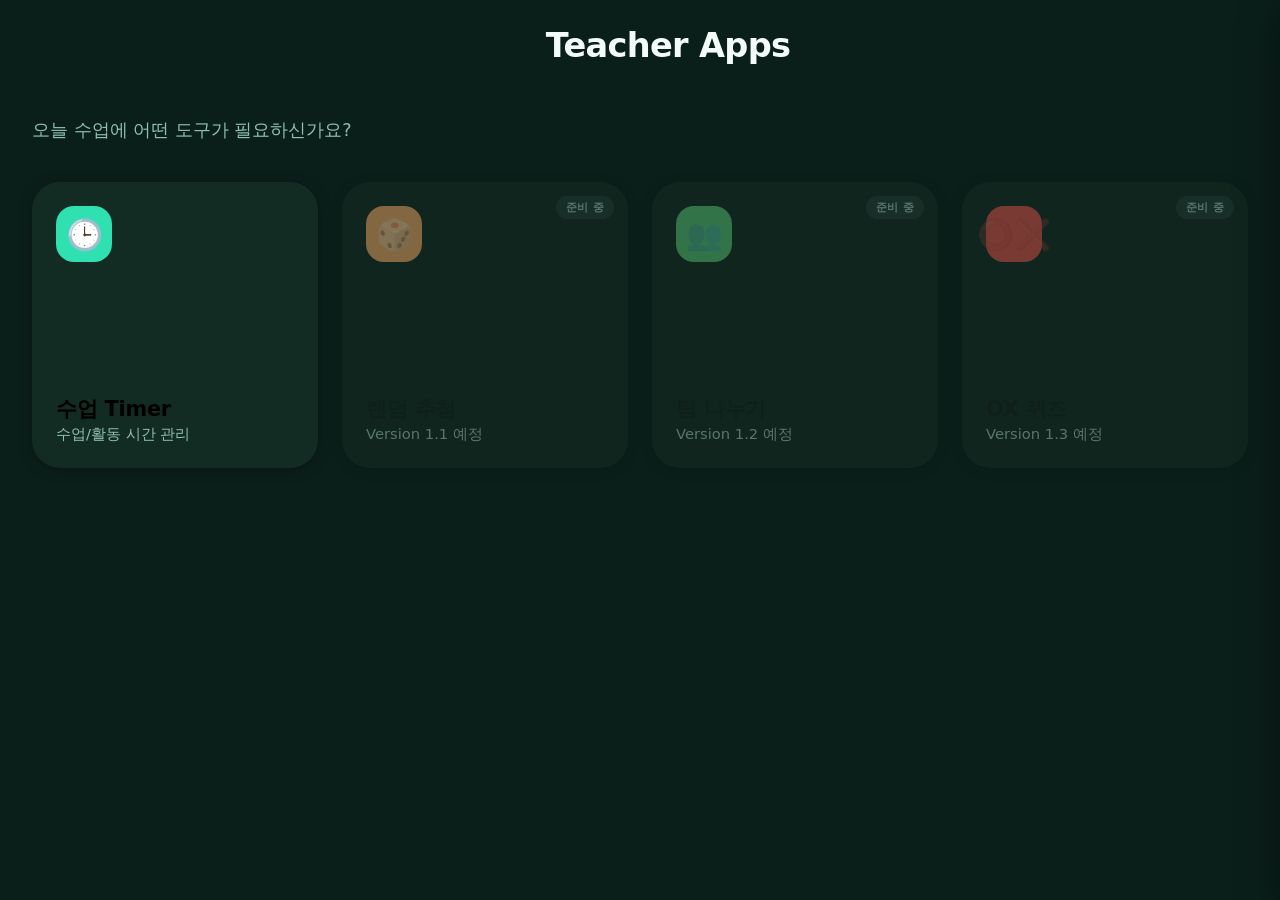
==== commit e1b50df3: "Add files via upload" ====
--- a/index.html
+++ b/index.html
@@ -54,8 +54,6 @@
 
     <!-- ============ Timer 화면 ============ -->
     <section class="view timer" data-view="timer" id="view-timer">
-      <p class="timer-preset-label" id="timer-preset-label"></p>
-
       <div class="timer-dial-wrap">
         <div class="timer-dial" id="timer-dial">
           <svg viewBox="0 0 300 300">
--- a/css/variables.css
+++ b/css/variables.css
@@ -50,7 +50,7 @@
   --font-mono: "SF Mono", ui-monospace, "Menlo", monospace;
 
   /* 프로젝터/전자칠판 원거리 시인성을 위해 전반적으로 큰 폰트 */
-  --font-size-display: clamp(4.2rem, 13vw, 8.5rem);
+  --font-size-display: clamp(3.4rem, 10.4vw, 6.8rem); /* 기존 크기의 약 80% */
   --font-size-title1: 2.1rem;
   --font-size-title2: 1.5rem;
   --font-size-body: 1.1rem;
--- a/css/timer.css
+++ b/css/timer.css
@@ -18,20 +18,6 @@
   position: relative;
 }
 
-.timer-preset-label {
-  text-align: center;
-  color: var(--text-secondary);
-  font-size: var(--font-size-body);
-  font-weight: 500;
-  flex-shrink: 0;
-  min-height: 1.4em;
-}
-
-.timer-preset-label strong {
-  color: var(--text-primary);
-  font-weight: 700;
-}
-
 /* ---------- 1) 다이얼 ---------- */
 .timer-dial-wrap {
   flex: 1;
